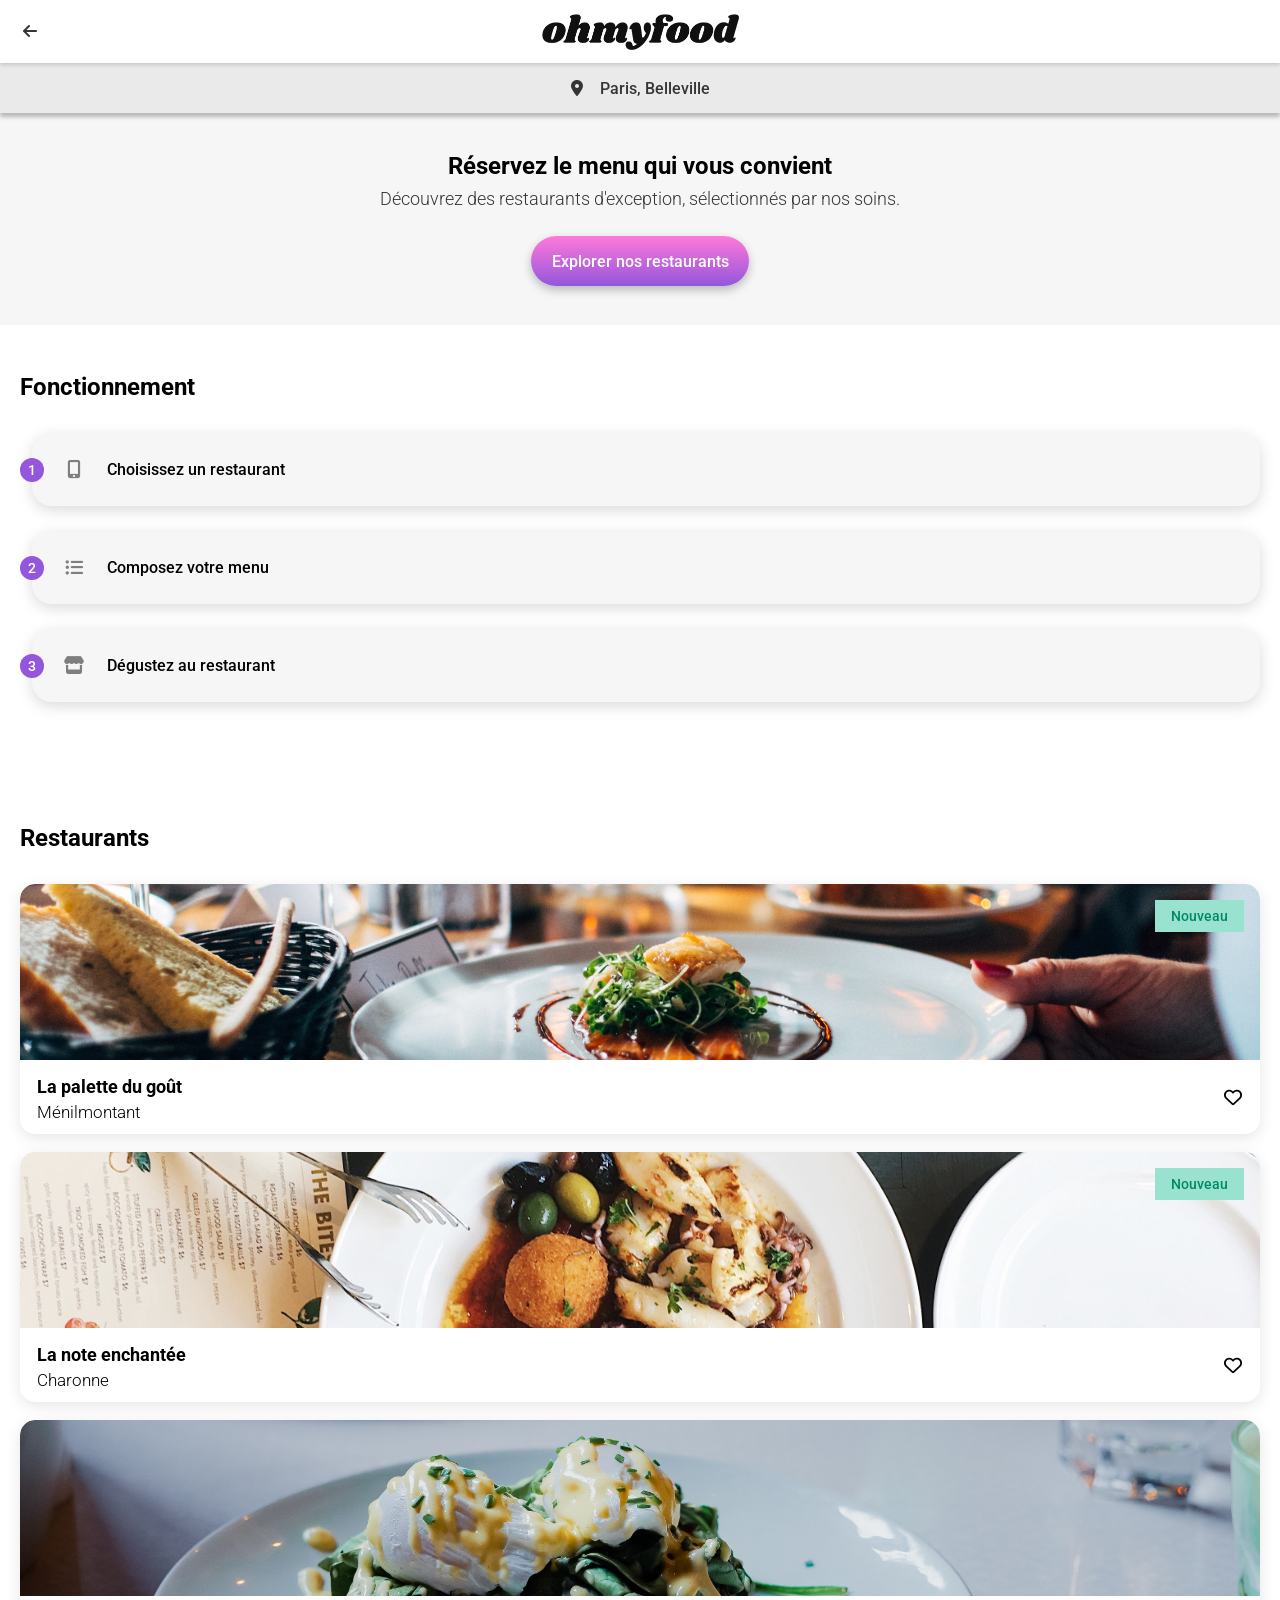
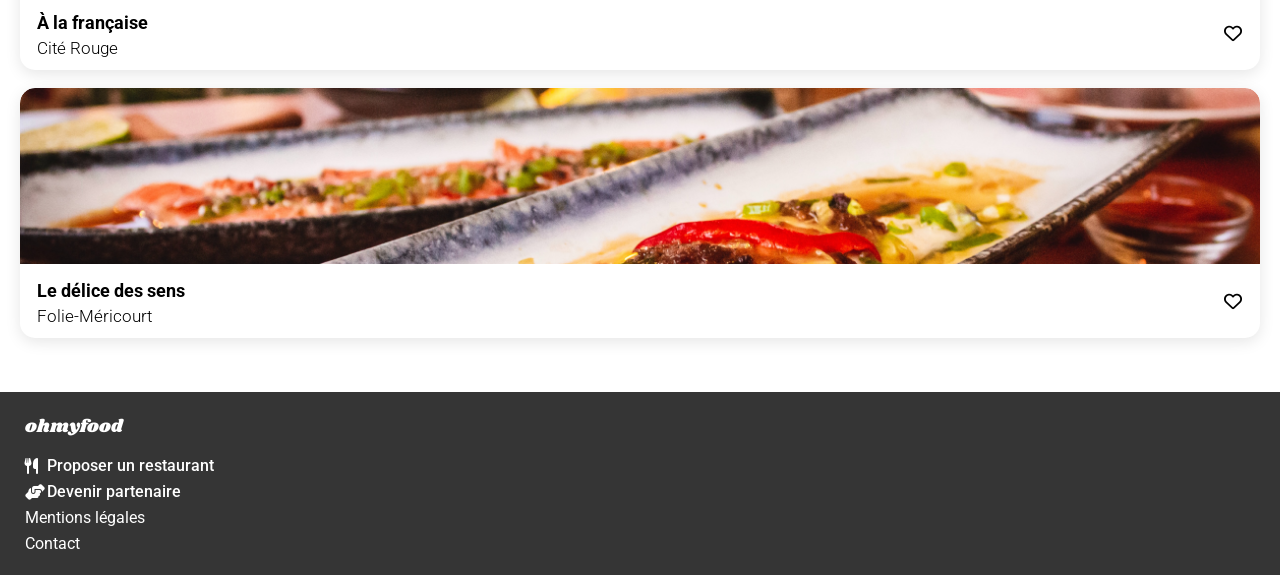
==== index.html @ 57215fbc "feat: intégration mobile index.html sans animations" ====
<!doctype html>
<html lang="fr">
  <head>
    <meta charset="UTF-8" />
    <meta name="viewport" content="width=device-width, initial-scale=1.0" />
    <!-- Description pour SEO -->
    <meta
      name="description"
      content="Ohmyfood - Réservez le menu qui vous convient"
    />
    <title>Ohmyfood !</title>
    <link rel="icon" href="assets/images/favicon.png" type="image/png" />
    <!-- Appel pour les polices du site : Roboto & Shrikhand -->
    <link rel="preconnect" href="https://fonts.googleapis.com" />
    <link rel="preconnect" href="https://fonts.gstatic.com" crossorigin />
    <link
      href="https://fonts.googleapis.com/css2?family=Roboto:wght@300;400;500;700&family=Shrikhand&display=swap"
      rel="stylesheet"
    />
    <!-- Appel des fichiers pour les icônes -->
    <link
      rel="stylesheet"
      href="https://cdnjs.cloudflare.com/ajax/libs/font-awesome/6.2.1/css/all.min.css"
      integrity="sha512-MV7K8+y+gLIBoVD59lQIYicR65iaqukzvf/nwasF0nqhPay5w/9lJmVM2hMDcnK1OnMGCdVK+iQrJ7lzPJQd1w=="
      crossorigin="anonymous"
      referrerpolicy="no-referrer"
    />
    <!-- Appel pour les feuilles de style -->
    <link rel="stylesheet" href="assets/css/style.css" />
  </head>

  <body>
    <!-- HEADER -->
    <header class="header">
      <div class="header__top">
        <a href="#" class="header__goback" aria-hidden="true" tabindex="-1">
          <i class="fa-solid fa-arrow-left" aria-hidden="true"></i>
        </a>
        <img
          src="assets/images/logo/ohmyfood.png"
          alt="Logo Ohmyfood"
          class="header__logo"
        />
      </div>
      <div class="header__location">
        <i class="fa-solid fa-location-dot" aria-hidden="true"></i>
        <p class="header__location-text">Paris, Belleville</p>
      </div>
    </header>

    <main>
      <!-- HERO -->
      <section class="hero">
        <h1 class="hero__title">Réservez le menu qui vous convient</h1>
        <p class="hero__subtitle">
          Découvrez des restaurants d'exception, sélectionnés par nos soins.
        </p>
        <a href="#restaurants" class="btn"> Explorer nos restaurants </a>
      </section>

      <!-- FONCTIONNEMENT -->
      <section class="how-it-works">
        <h2 class="how-it-works__title">Fonctionnement</h2>
        <ol class="how-it-works__list">
          <li class="how-it-works__item">
            <span class="how-it-works__number" aria-hidden="true">1</span>
            <div class="how-it-works__card">
              <i
                class="fa-solid fa-mobile-screen-button"
                aria-hidden="true"
              ></i>
              <p>Choisissez un restaurant</p>
            </div>
          </li>

          <li class="how-it-works__item">
            <span class="how-it-works__number" aria-hidden="true">2</span>
            <div class="how-it-works__card">
              <i class="fa-solid fa-list-ul" aria-hidden="true"></i>
              <p>Composez votre menu</p>
            </div>
          </li>

          <li class="how-it-works__item">
            <span class="how-it-works__number" aria-hidden="true">3</span>
            <div class="how-it-works__card">
              <i class="fa-solid fa-store" aria-hidden="true"></i>
              <p>Dégustez au restaurant</p>
            </div>
          </li>
        </ol>
      </section>

      <!-- RESTAURANTS -->
      <section class="restaurants" id="restaurants">
        <h2 class="restaurants__title">Restaurants</h2>
        <div class="restaurants__grid">
          <!-- Carte 1 — avec badge -->
          <a href="restaurants/la-palette-du-gout.html" class="card">
            <div class="card__image-wrapper">
              <img
                src="assets/images/restaurants/jay-wennington-N_Y88TWmGwA-unsplash.jpg"
                alt="Restaurant La palette du goût"
                class="card__image"
              />
              <span class="card__badge">Nouveau</span>
            </div>
            <div class="card__body">
              <div class="card__text">
                <p class="card__name">La palette du goût</p>
                <p class="card__cuisine">Ménilmontant</p>
              </div>
              <button
                class="card__heart"
                aria-label="Ajouter La palette du goût aux favoris"
              >
                <i class="fa-regular fa-heart" aria-hidden="true"></i>
              </button>
            </div>
          </a>

          <!-- Carte 2 — avec badge -->
          <a href="restaurants/la-note-enchantee.html" class="card">
            <div class="card__image-wrapper">
              <img
                src="assets/images/restaurants/stil-u2Lp8tXIcjw-unsplash.jpg"
                alt="Restaurant La note enchantée"
                class="card__image"
              />
              <span class="card__badge">Nouveau</span>
            </div>
            <div class="card__body">
              <div class="card__text">
                <p class="card__name">La note enchantée</p>
                <p class="card__cuisine">Charonne</p>
              </div>
              <button
                class="card__heart"
                aria-label="Ajouter La note enchantée aux favoris"
              >
                <i class="fa-regular fa-heart" aria-hidden="true"></i>
              </button>
            </div>
          </a>

          <!-- Carte 3 — sans badge -->
          <a href="restaurants/a-la-francaise.html" class="card">
            <div class="card__image-wrapper">
              <img
                src="assets/images/restaurants/toa-heftiba-DQKerTsQwi0-unsplash.jpg"
                alt="Restaurant À la française"
                class="card__image"
              />
            </div>
            <div class="card__body">
              <div class="card__text">
                <p class="card__name">À la française</p>
                <p class="card__cuisine">Cité Rouge</p>
              </div>
              <button
                class="card__heart"
                aria-label="Ajouter À la française aux favoris"
              >
                <i class="fa-regular fa-heart" aria-hidden="true"></i>
              </button>
            </div>
          </a>

          <!-- Carte 4 — sans badge -->
          <a href="restaurants/le-delice-des-sens.html" class="card">
            <div class="card__image-wrapper">
              <img
                src="assets/images/restaurants/louis-hansel-shotsoflouis-qNBGVyOCY8Q-unsplash.jpg"
                alt="Restaurant Le délice des sens"
                class="card__image"
              />
            </div>
            <div class="card__body">
              <div class="card__text">
                <p class="card__name">Le délice des sens</p>
                <p class="card__cuisine">Folie-Méricourt</p>
              </div>
              <button
                class="card__heart"
                aria-label="Ajouter Le délice des sens aux favoris"
              >
                <i class="fa-regular fa-heart" aria-hidden="true"></i>
              </button>
            </div>
          </a>
        </div>
      </section>
    </main>

    <!-- FOOTER -->
    <footer class="footer">
      <p class="footer__logo">ohmyfood</p>
      <nav class="footer__nav" aria-label="Liens utiles">
        <ul class="footer__list">
          <li class="footer__item">
            <a href="#" class="footer__link footer__link--bold">
              <i class="fa-solid fa-utensils" aria-hidden="true"></i>
              <span>Proposer un restaurant</span>
            </a>
          </li>

          <li class="footer__item">
            <a href="#" class="footer__link footer__link--bold">
              <i class="fa-solid fa-handshake-angle" aria-hidden="true"></i>
              <span>Devenir partenaire</span>
            </a>
          </li>

          <li class="footer__item">
            <a href="#" class="footer__link footer__link--regular">
              Mentions légales
            </a>
          </li>

          <li class="footer__item">
            <a
              href="mailto:contact@ohmyfood.com"
              class="footer__link footer__link--regular"
            >
              Contact
            </a>
          </li>
        </ul>
      </nav>
    </footer>
  </body>
</html>
---- assets/css/style.css ----
* {
  margin: 0;
  padding: 0;
  box-sizing: border-box;
}

body {
  font-family: "Roboto", sans-serif;
  background-color: #F6F6F6;
  color: #353535;
}

a {
  color: inherit;
  text-decoration: none;
}

ul, ol {
  list-style: none;
}

img {
  display: block;
  max-width: 100%;
}

button {
  background: none;
  border: none;
  cursor: pointer;
  padding: 0;
  font-family: inherit;
}

.header {
  display: flex;
  flex-direction: column;
  align-items: center;
  background-color: #FFFFFF;
}
.header__top {
  display: flex;
  align-items: center;
  width: 100%;
  height: 63px;
  position: relative;
  box-shadow: 0 2px 4px 0 rgba(0, 0, 0, 0.15);
}
.header__goback {
  visibility: visible;
  padding: 7px 6px;
  position: absolute;
  left: 17px;
}
.header__logo {
  width: 197px;
  height: 36px;
  margin: 14px auto;
}
.header__location {
  display: flex;
  align-items: center;
  justify-content: center;
  width: 100%;
  height: 50px;
  gap: 17px;
  background-color: #EAEAEA;
  box-shadow: 0 4px 4px 0 rgba(0, 0, 0, 0.25);
}
.header__location i {
  color: #353535;
}
.header__location-text {
  font-family: "Roboto", sans-serif;
  font-weight: 500;
  font-size: 16px;
  color: #353535;
}

.hero {
  display: flex;
  flex-direction: column;
  align-items: center;
  background-color: #F6F6F6;
  padding: 39px 16px;
  font-family: "Roboto", sans-serif;
  text-align: center;
}
.hero__title {
  font-weight: 700;
  font-size: 24px;
  color: #000000;
}
.hero__subtitle {
  font-weight: 300;
  font-size: 18px;
  color: #353535;
  margin-top: 8px;
}

.btn {
  display: inline-flex;
  align-items: center;
  justify-content: center;
  background: linear-gradient(to top, #9356DC, #FF79DA);
  color: #FFFFFF;
  font-family: "Roboto", sans-serif;
  font-weight: 500;
  font-size: 16px;
  width: 218px;
  height: 50px;
  border-radius: 30px;
  box-shadow: 0 4px 10px 0 rgba(0, 0, 0, 0.25);
  margin-top: 27px;
}

.how-it-works {
  background-color: #FFFFFF;
  padding: 48px 20px 68px 20px;
}
.how-it-works__title {
  font-weight: 700;
  font-size: 24px;
  color: #000000;
  margin-bottom: 32px;
}
.how-it-works__list {
  display: flex;
  flex-direction: column;
  gap: 25px;
}
.how-it-works__item {
  display: flex;
  align-items: center;
  position: relative;
}
.how-it-works__number {
  display: flex;
  align-items: center;
  justify-content: center;
  min-width: 24px;
  height: 24px;
  border-radius: 50%;
  background-color: #9356DC;
  color: #FFFFFF;
  font-weight: 500;
  font-size: 14px;
  position: absolute;
  left: 0;
  z-index: 1;
}
.how-it-works__card {
  display: flex;
  align-items: center;
  gap: 23px;
  width: 100%;
  padding: 27px 38px 27px 32px;
  background-color: #F6F6F6;
  border-radius: 20px;
  box-shadow: 0 4px 15px 0 rgba(0, 0, 0, 0.15);
  margin-left: 12px;
}
.how-it-works__card i {
  color: #7E7E7E;
  font-size: 18px;
  min-width: 20px;
  text-align: center;
}
.how-it-works__card p {
  font-weight: 500;
  font-size: 16px;
  color: #000000;
}

.restaurants {
  background-color: #FFFFFF;
  padding: 54px 20px;
}
.restaurants__title {
  font-weight: 700;
  font-size: 24px;
  color: #000000;
  margin-bottom: 32px;
}
.restaurants__grid {
  display: flex;
  flex-direction: column;
  gap: 18px;
}

.card {
  display: block;
  border-radius: 15px;
  background-color: #FFFFFF;
  box-shadow: 0 4px 15px 0 rgba(0, 0, 0, 0.1);
  overflow: hidden;
}
.card__image-wrapper {
  position: relative;
}
.card__image {
  width: 100%;
  height: 176px;
  object-fit: cover;
  border-radius: 15px 15px 0 0;
}
.card__badge {
  position: absolute;
  top: 16px;
  right: 16px;
  background-color: #99E2D0;
  color: #008766;
  font-weight: 500;
  font-size: 14px;
  padding: 8px 16px;
}
.card__body {
  display: flex;
  align-items: center;
  justify-content: space-between;
  padding: 16px 16px 12px 17px;
}
.card__text {
  display: flex;
  flex-direction: column;
  gap: 5px;
}
.card__name {
  font-weight: 700;
  font-size: 18px;
  color: #000000;
}
.card__cuisine {
  font-weight: 300;
  font-size: 17px;
  color: #000000;
}
.card__heart {
  cursor: pointer;
  font-size: 18px;
  color: #000000;
  flex-shrink: 0;
}
.card__heart i {
  width: 22px;
  height: 21px;
  display: block;
}

.footer {
  background-color: #353535;
  display: flex;
  flex-direction: column;
  gap: 16px;
  padding: 22px 25px;
}
.footer__logo {
  font-family: "Shrikhand", cursive;
  font-weight: 400;
  font-size: 18px;
  color: #FFFFFF;
}
.footer__list {
  display: flex;
  flex-direction: column;
  gap: 7px;
  padding: 0;
}
.footer__link {
  display: flex;
  align-items: center;
  gap: 11px;
  color: #FFFFFF;
  font-size: 16px;
}
.footer__link i {
  width: 11px;
  text-align: center;
}
.footer__link--bold {
  font-weight: 500;
}
.footer__link--regular {
  font-weight: 400;
}/*# sourceMappingURL=style.css.map */
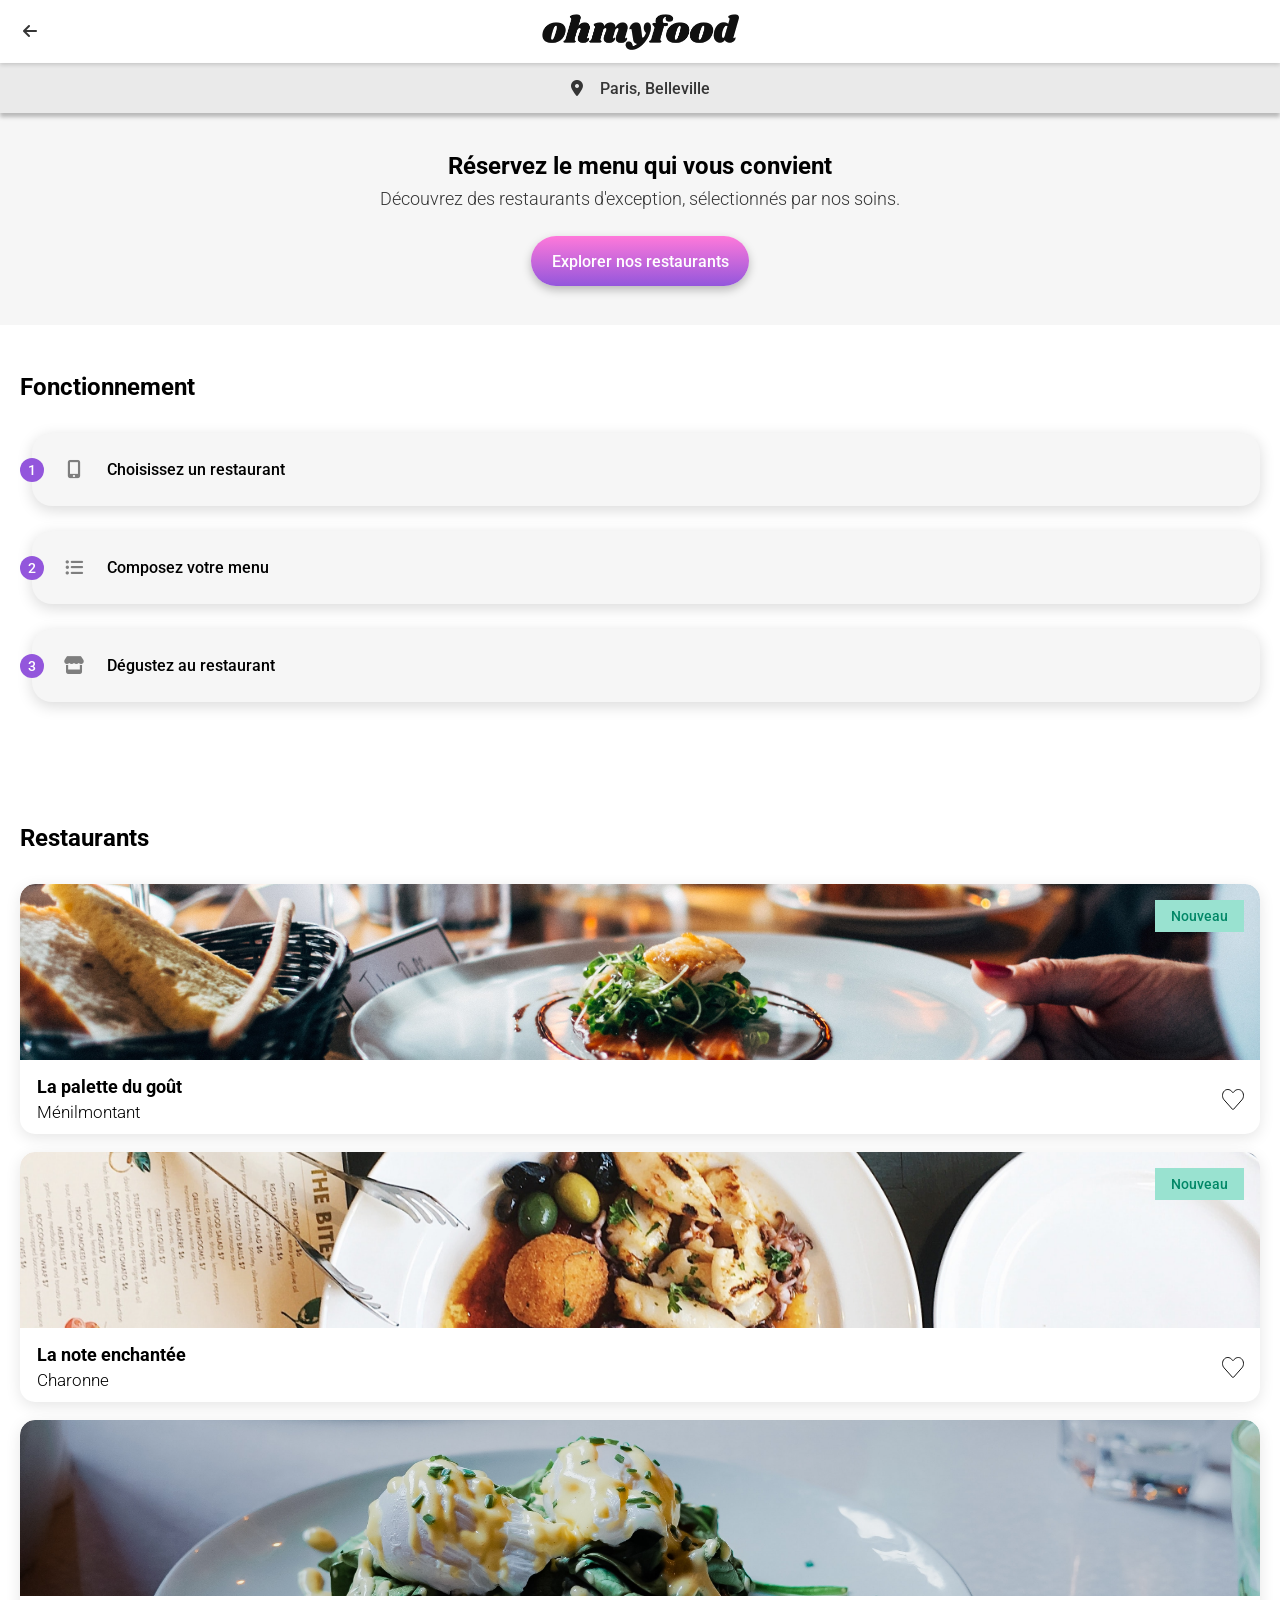
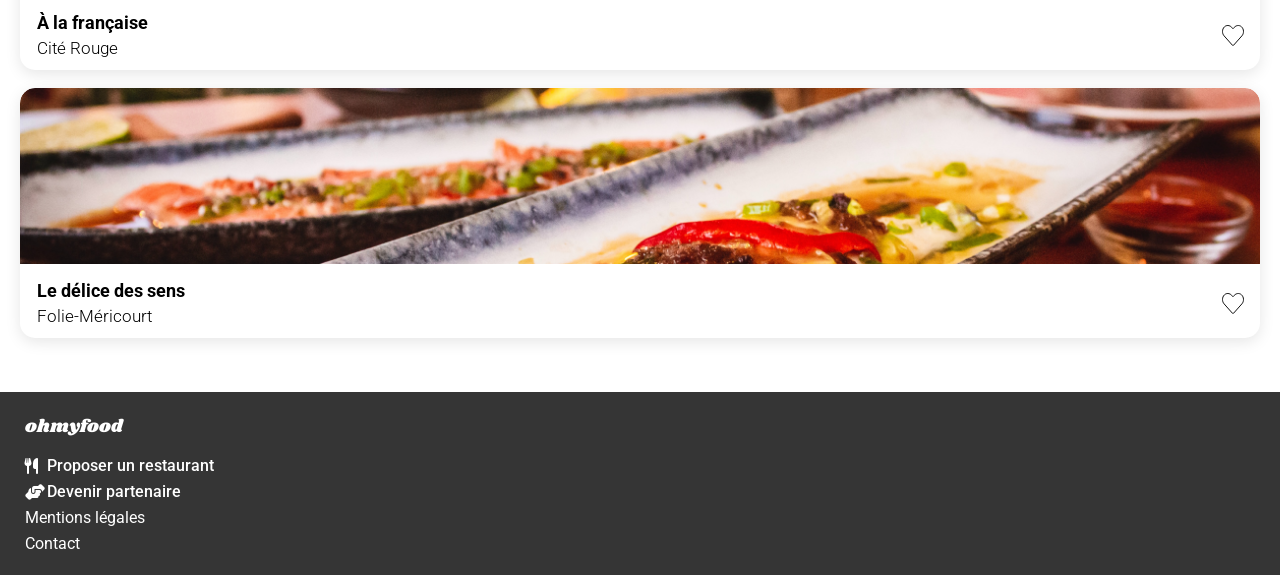
==== commit ae3fd01e: "fix: remplace button par span pour le cœur favori (conformité W3C)" ====
--- a/index.html
+++ b/index.html
@@ -30,6 +30,16 @@
   </head>
 
   <body>
+    <!-- Définition des dégradés SVG réutilisables -->
+    <svg width="0" height="0" style="position: absolute" aria-hidden="true">
+      <defs>
+        <linearGradient id="heart-gradient" x1="0" y1="0" x2="0" y2="1">
+          <stop offset="0%" stop-color="#FF79DA" />
+          <stop offset="100%" stop-color="#9356DC" />
+        </linearGradient>
+      </defs>
+    </svg>
+
     <!-- HEADER -->
     <header class="header">
       <div class="header__top">
@@ -110,12 +120,20 @@
                 <p class="card__name">La palette du goût</p>
                 <p class="card__cuisine">Ménilmontant</p>
               </div>
-              <button
-                class="card__heart"
-                aria-label="Ajouter La palette du goût aux favoris"
-              >
-                <i class="fa-regular fa-heart" aria-hidden="true"></i>
-              </button>
+              <!-- Le validateur n'accepte pas dans span l'instruction : aria-label="Ajouter La palette du goût aux favoris" -->
+              <span class="card__heart">
+                <span class="card__heart-icon">
+                  <svg
+                    viewBox="0 0 22 21"
+                    fill="none"
+                    xmlns="http://www.w3.org/2000/svg"
+                  >
+                    <path
+                      d="M12.2207 2.40527C14.1599 0.222558 17.2057 -0.147219 19.3223 1.62402L19.5244 1.80176C22.0187 4.12419 22.1558 8.32368 19.9121 10.8496L11.5977 20.2148C11.2807 20.5716 10.8021 20.5941 10.4648 20.2822L10.3994 20.2148L2.08496 10.8496C-0.0847856 8.40259 -0.0235333 4.38556 2.25 2.02539L2.47656 1.80176C4.53112 -0.108075 7.5843 0.134683 9.58887 2.19922L9.78027 2.40527L11.001 3.77734L11.374 3.35742L12.2207 2.40527Z"
+                    />
+                  </svg>
+                </span>
+              </span>
             </div>
           </a>
 
@@ -134,12 +152,20 @@
                 <p class="card__name">La note enchantée</p>
                 <p class="card__cuisine">Charonne</p>
               </div>
-              <button
-                class="card__heart"
-                aria-label="Ajouter La note enchantée aux favoris"
-              >
-                <i class="fa-regular fa-heart" aria-hidden="true"></i>
-              </button>
+              <!-- aria-label="Ajouter La note enchantée aux favoris" -->
+              <span class="card__heart">
+                <span class="card__heart-icon">
+                  <svg
+                    viewBox="0 0 22 21"
+                    fill="none"
+                    xmlns="http://www.w3.org/2000/svg"
+                  >
+                    <path
+                      d="M12.2207 2.40527C14.1599 0.222558 17.2057 -0.147219 19.3223 1.62402L19.5244 1.80176C22.0187 4.12419 22.1558 8.32368 19.9121 10.8496L11.5977 20.2148C11.2807 20.5716 10.8021 20.5941 10.4648 20.2822L10.3994 20.2148L2.08496 10.8496C-0.0847856 8.40259 -0.0235333 4.38556 2.25 2.02539L2.47656 1.80176C4.53112 -0.108075 7.5843 0.134683 9.58887 2.19922L9.78027 2.40527L11.001 3.77734L11.374 3.35742L12.2207 2.40527Z"
+                    />
+                  </svg>
+                </span>
+              </span>
             </div>
           </a>
 
@@ -157,12 +183,20 @@
                 <p class="card__name">À la française</p>
                 <p class="card__cuisine">Cité Rouge</p>
               </div>
-              <button
-                class="card__heart"
-                aria-label="Ajouter À la française aux favoris"
-              >
-                <i class="fa-regular fa-heart" aria-hidden="true"></i>
-              </button>
+              <!-- aria-label="Ajouter À la française aux favoris" -->
+              <span class="card__heart">
+                <span class="card__heart-icon">
+                  <svg
+                    viewBox="0 0 22 21"
+                    fill="none"
+                    xmlns="http://www.w3.org/2000/svg"
+                  >
+                    <path
+                      d="M12.2207 2.40527C14.1599 0.222558 17.2057 -0.147219 19.3223 1.62402L19.5244 1.80176C22.0187 4.12419 22.1558 8.32368 19.9121 10.8496L11.5977 20.2148C11.2807 20.5716 10.8021 20.5941 10.4648 20.2822L10.3994 20.2148L2.08496 10.8496C-0.0847856 8.40259 -0.0235333 4.38556 2.25 2.02539L2.47656 1.80176C4.53112 -0.108075 7.5843 0.134683 9.58887 2.19922L9.78027 2.40527L11.001 3.77734L11.374 3.35742L12.2207 2.40527Z"
+                    />
+                  </svg>
+                </span>
+              </span>
             </div>
           </a>
 
@@ -180,12 +214,20 @@
                 <p class="card__name">Le délice des sens</p>
                 <p class="card__cuisine">Folie-Méricourt</p>
               </div>
-              <button
-                class="card__heart"
-                aria-label="Ajouter Le délice des sens aux favoris"
-              >
-                <i class="fa-regular fa-heart" aria-hidden="true"></i>
-              </button>
+              <!-- aria-label="Ajouter Le délice des sens aux favoris" -->
+              <span class="card__heart">
+                <span class="card__heart-icon">
+                  <svg
+                    viewBox="0 0 22 21"
+                    fill="none"
+                    xmlns="http://www.w3.org/2000/svg"
+                  >
+                    <path
+                      d="M12.2207 2.40527C14.1599 0.222558 17.2057 -0.147219 19.3223 1.62402L19.5244 1.80176C22.0187 4.12419 22.1558 8.32368 19.9121 10.8496L11.5977 20.2148C11.2807 20.5716 10.8021 20.5941 10.4648 20.2822L10.3994 20.2148L2.08496 10.8496C-0.0847856 8.40259 -0.0235333 4.38556 2.25 2.02539L2.47656 1.80176C4.53112 -0.108075 7.5843 0.134683 9.58887 2.19922L9.78027 2.40527L11.001 3.77734L11.374 3.35742L12.2207 2.40527Z"
+                    />
+                  </svg>
+                </span>
+              </span>
             </div>
           </a>
         </div>
--- a/assets/css/style.css
+++ b/assets/css/style.css
@@ -237,14 +237,27 @@
 }
 .card__heart {
   cursor: pointer;
-  font-size: 18px;
-  color: #000000;
   flex-shrink: 0;
-}
-.card__heart i {
+  background: none;
+  border: none;
+  padding: 0;
+}
+.card__heart-icon {
+  display: block;
   width: 22px;
   height: 21px;
-  display: block;
+}
+.card__heart-icon svg {
+  width: 100%;
+  height: 100%;
+}
+.card__heart-icon path {
+  stroke: #101010;
+  stroke-width: 1;
+}
+.card__heart:hover .card__heart-icon path {
+  fill: url(#heart-gradient);
+  stroke: none;
 }
 
 .footer {
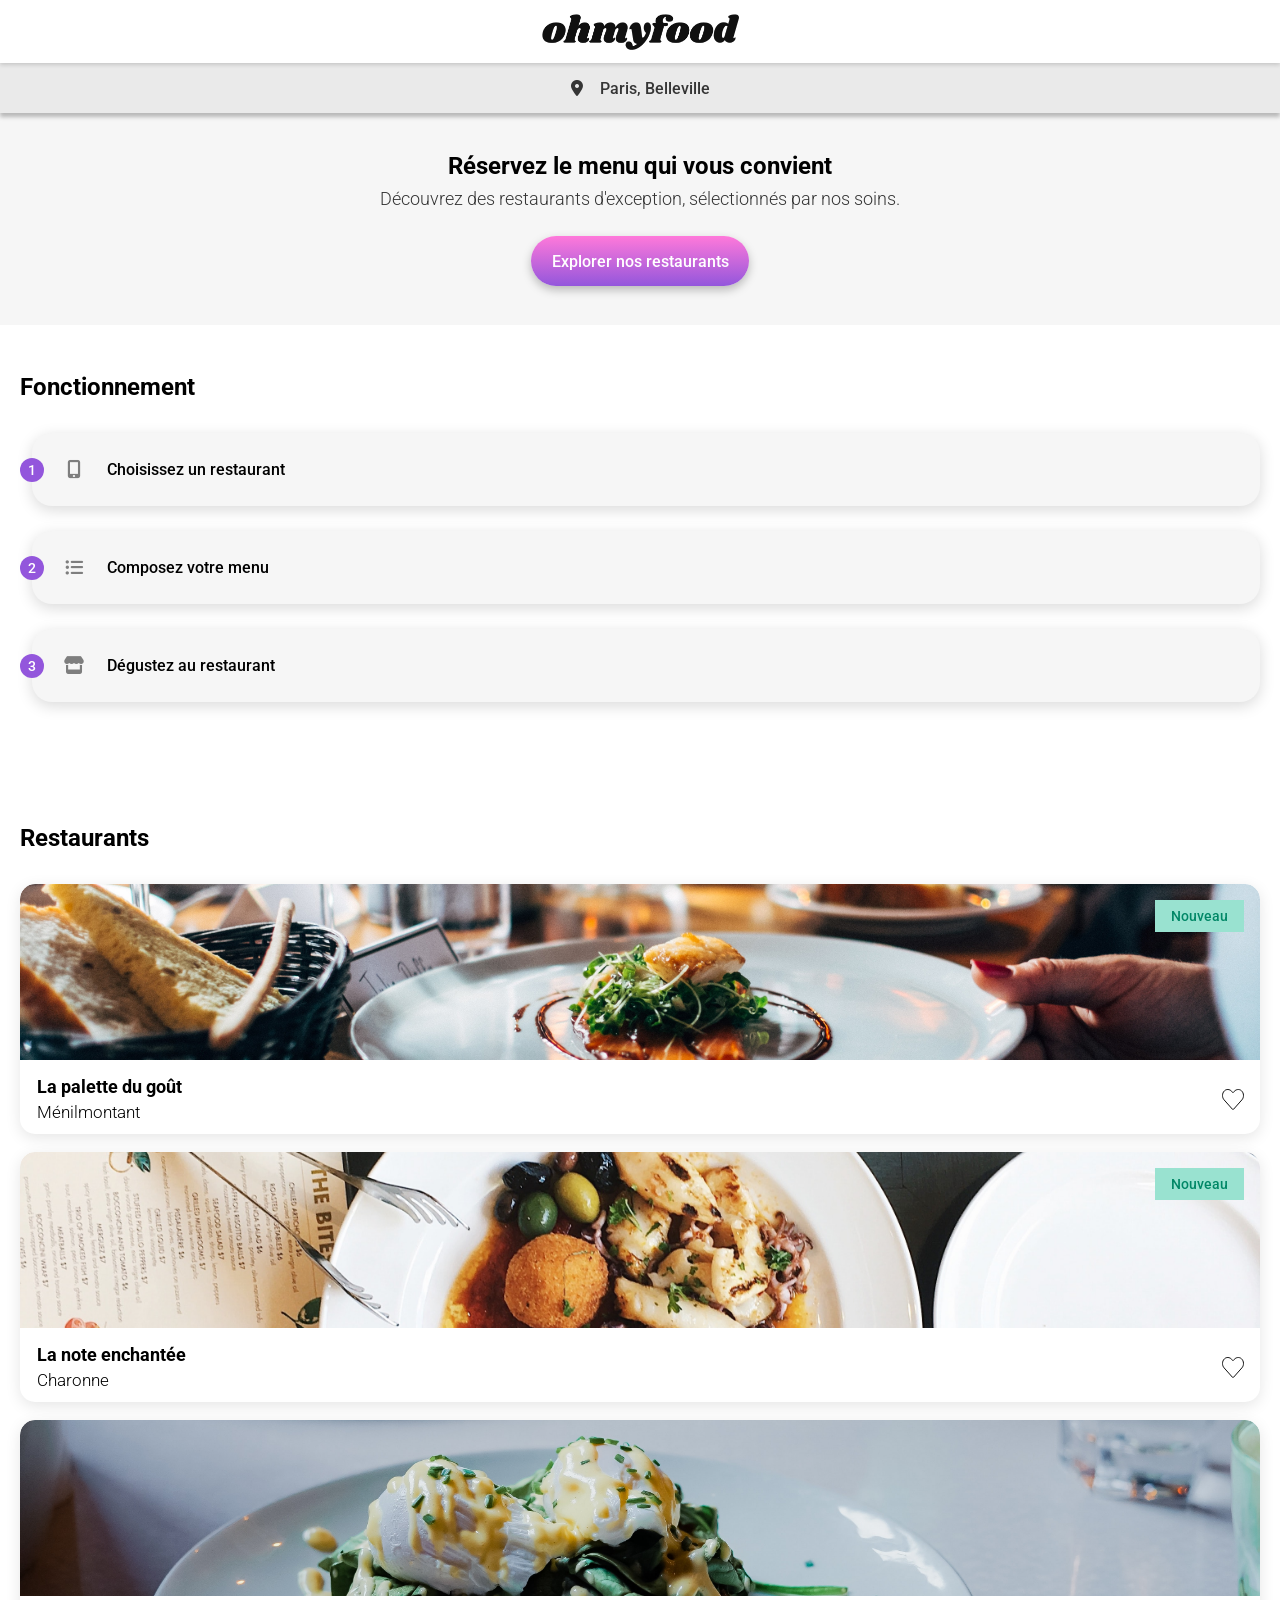
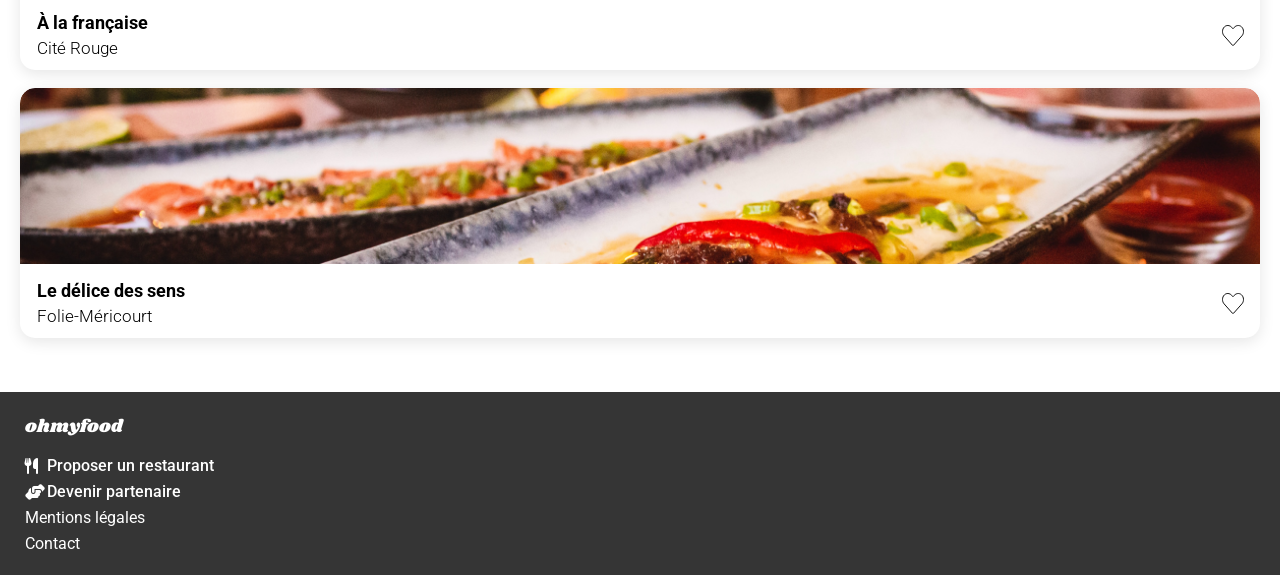
==== commit 816b4c9a: "feat: intégrer la page mobile restaurant la-palette-du-gout sans animations" ====
--- a/index.html
+++ b/index.html
@@ -42,16 +42,15 @@
 
     <!-- HEADER -->
     <header class="header">
+      <!-- Logo -->
       <div class="header__top">
-        <a href="#" class="header__goback" aria-hidden="true" tabindex="-1">
-          <i class="fa-solid fa-arrow-left" aria-hidden="true"></i>
-        </a>
         <img
           src="assets/images/logo/ohmyfood.png"
           alt="Logo Ohmyfood"
           class="header__logo"
         />
       </div>
+      <!-- Localisation -->
       <div class="header__location">
         <i class="fa-solid fa-location-dot" aria-hidden="true"></i>
         <p class="header__location-text">Paris, Belleville</p>
--- a/assets/css/style.css
+++ b/assets/css/style.css
@@ -32,25 +32,159 @@
   font-family: inherit;
 }
 
-.header {
-  display: flex;
-  flex-direction: column;
-  align-items: center;
-  background-color: #FFFFFF;
-}
-.header__top {
-  display: flex;
-  align-items: center;
-  width: 100%;
-  height: 63px;
-  position: relative;
-  box-shadow: 0 2px 4px 0 rgba(0, 0, 0, 0.15);
-}
 .header__goback {
-  visibility: visible;
   padding: 7px 6px;
   position: absolute;
   left: 17px;
+}
+
+.restaurant-banner {
+  width: 100%;
+}
+.restaurant-banner__image {
+  width: 100%;
+  height: 275px;
+  object-fit: cover;
+}
+
+.restaurant-content {
+  background-color: #F6F6F6;
+  border-radius: 40px 40px 0 0;
+  margin-top: -40px;
+  margin-bottom: 40px;
+  position: relative;
+  z-index: 1;
+  min-height: 200px;
+}
+
+.restaurant-content__inner {
+  display: flex;
+  flex-direction: column;
+  padding-top: 32px;
+  align-items: center;
+}
+
+.restaurant-title {
+  display: flex;
+  align-items: center;
+  justify-content: space-between;
+  padding: 0 17px;
+  width: 100%;
+}
+.restaurant-title__name {
+  font-family: "Shrikhand", cursive;
+  font-size: 28px;
+  font-weight: 400;
+}
+
+.menu-section {
+  margin-top: 40px;
+  padding: 0 13px;
+  width: 100%;
+}
+.menu-section__title {
+  font-family: "Roboto", sans-serif;
+  font-size: 16px;
+  font-weight: 300;
+  text-transform: uppercase;
+  letter-spacing: 1px;
+  display: inline-block;
+  padding-bottom: 5px;
+}
+.menu-section__title::after {
+  content: "";
+  display: block;
+  width: 40px;
+  height: 3px;
+  background-color: #99E2D0;
+  margin-top: 5px;
+}
+
+.dish {
+  display: flex;
+  align-items: center;
+  height: 69px;
+  padding: 0 0 0 16px;
+  background-color: #FFFFFF;
+  border-radius: 15px;
+  box-shadow: 0 4px 15px 0 rgba(0, 0, 0, 0.1);
+  margin-top: 12px;
+  overflow: hidden;
+}
+.dish__text {
+  display: flex;
+  flex-direction: column;
+  gap: 5px;
+  flex: 1;
+  min-width: 0px;
+}
+.dish__name {
+  font-size: 15px;
+  font-weight: 500;
+}
+.dish__description {
+  font-size: 13px;
+  font-weight: 300;
+  color: #7E7E7E;
+}
+.dish__name, .dish__description {
+  white-space: nowrap;
+  overflow: hidden;
+  text-overflow: ellipsis;
+  max-width: 100%;
+}
+.dish__price {
+  font-size: 15px;
+  font-weight: 700;
+  flex-shrink: 0;
+  align-self: flex-end;
+  padding-bottom: 14px;
+  margin-right: 16px;
+}
+.dish__select {
+  display: flex;
+  align-items: center;
+  justify-content: center;
+  width: 59px;
+  max-width: 0px;
+  height: 100%;
+  background-color: #99E2D0;
+  border-radius: 0 15px 15px 0;
+  overflow: hidden;
+  flex-shrink: 0;
+}
+.dish__select i {
+  display: flex;
+  align-items: center;
+  justify-content: center;
+  width: 20px;
+  height: 20px;
+  background-color: #FFFFFF;
+  border-radius: 50%;
+  color: #99E2D0;
+  font-size: 14px;
+}
+.dish:hover .dish__select {
+  max-width: 59px;
+}
+
+.btn--restaurant {
+  margin-top: 40px;
+}
+
+.header {
+  display: flex;
+  flex-direction: column;
+  align-items: center;
+}
+.header__top {
+  display: flex;
+  align-items: center;
+  width: 100%;
+  height: 63px;
+  background-color: #FFFFFF;
+  position: relative;
+  box-shadow: 0 2px 4px 0 rgba(0, 0, 0, 0.15);
 }
 .header__logo {
   width: 197px;
